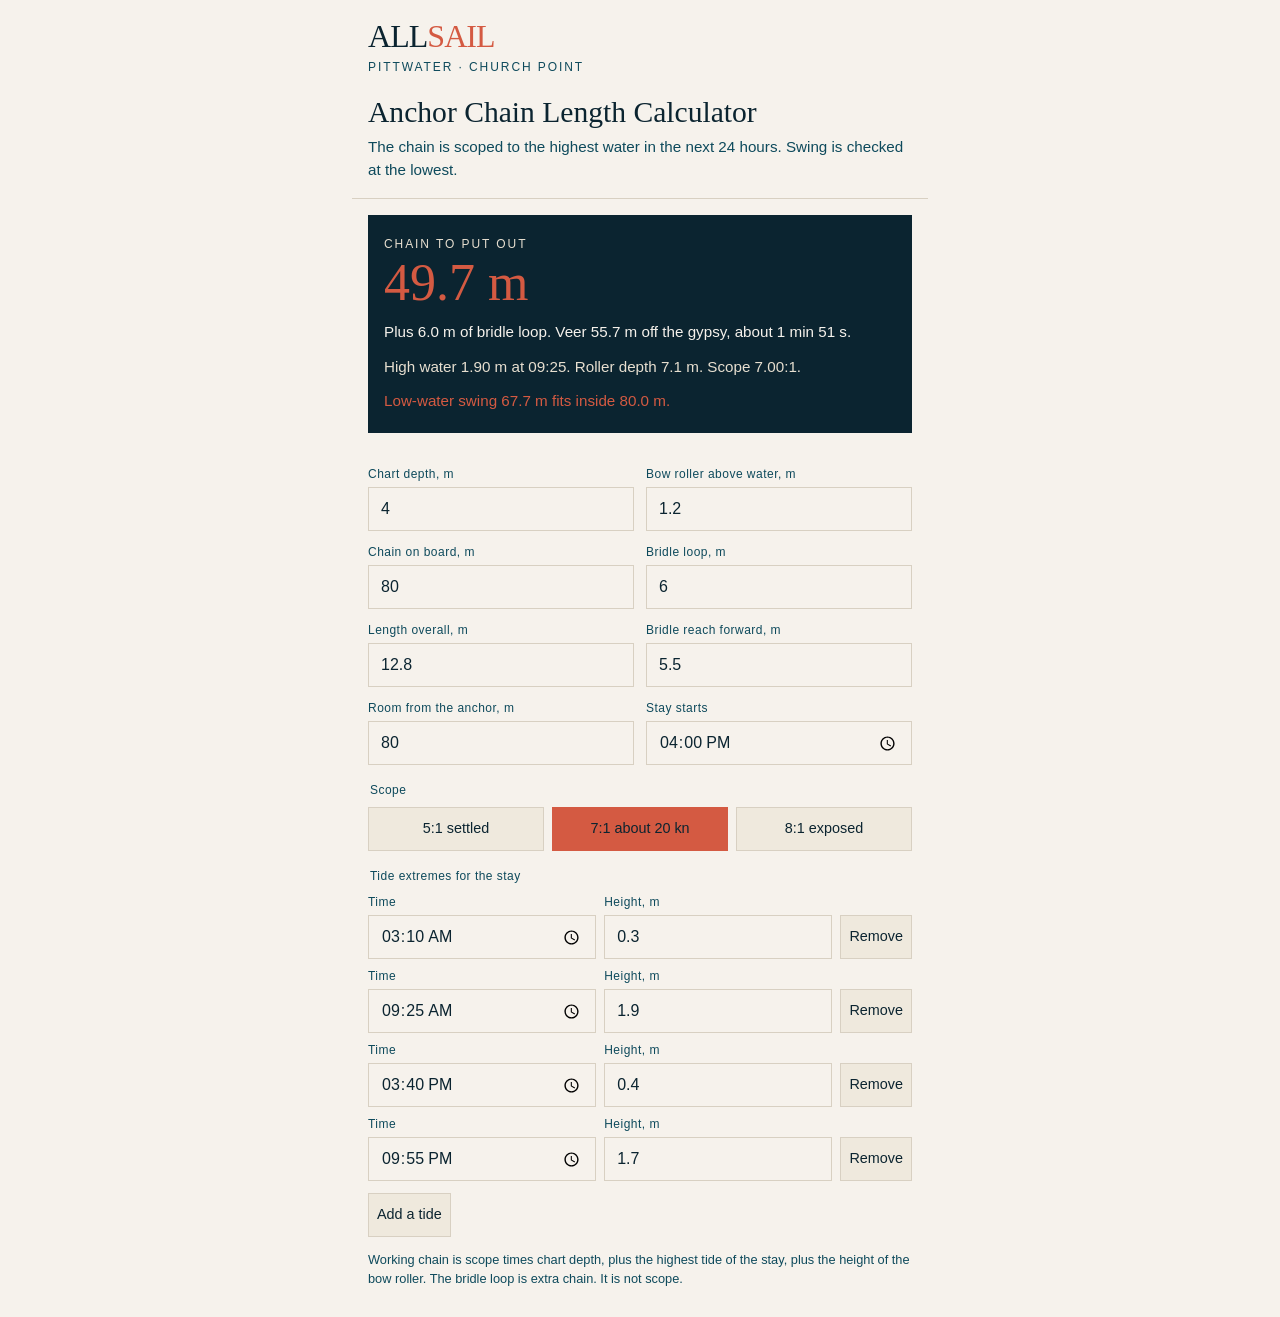
==== public/downloads/anchor-chain-length-calculator.html @ c1160c08 "Add the AllSail anchor chain length calculator. Includes the branded widget, the standalone HTML fil" ====
<!DOCTYPE html>
<html lang="en">
<head>
<meta charset="utf-8">
<meta name="viewport" content="width=device-width, initial-scale=1">
<title>Anchor Chain Length Calculator — AllSail</title>
<style>
  :root {
    --bg: #f6f2ec;
    --surface: #efe9dd;
    --fg: #0b2430;
    --muted: #0e4a5c;
    --line: #d8d0c2;
    --coral: #d45a42;
    --fail: #8c2f2f;
  }
  * { box-sizing: border-box; }
  body {
    margin: 0;
    background: var(--bg);
    color: var(--fg);
    font-family: Helvetica, Arial, sans-serif;
    line-height: 1.5;
  }
  main { max-width: 36rem; margin: 0 auto; }
  header { padding: 1.25rem 1rem 1rem; border-bottom: 1px solid var(--line); }
  .brand { margin: 0; font-family: "Times New Roman", Times, serif; font-size: 2rem; line-height: 1; letter-spacing: -0.03em; }
  .brand span { color: var(--coral); }
  .kicker { margin: 0.35rem 0 0; font-size: 0.75rem; letter-spacing: 0.16em; color: var(--muted); }
  h1 { margin: 1.25rem 0 0; font-family: "Times New Roman", Times, serif; font-weight: 400; font-size: 1.85rem; line-height: 1.1; }
  header p.lead { margin: 0.5rem 0 0; color: var(--muted); font-size: 0.95rem; }
  form, .out { padding: 1rem; }
  .result { background: var(--fg); color: var(--bg); padding: 1.25rem 1rem; }
  .result .label { margin: 0; font-size: 0.75rem; letter-spacing: 0.16em; color: #e7dfd0; }
  .result .metres { margin: 0.25rem 0 0; font-family: "Times New Roman", Times, serif; font-size: 3.25rem; line-height: 1; color: var(--coral); }
  .result p { margin: 0.75rem 0 0; font-size: 0.95rem; }
  .result .quiet { color: #e7dfd0; }
  .ok { color: var(--coral); }
  .bad { color: #f6f2ec; }
  .error { border: 1px solid var(--fail); color: var(--fail); padding: 1rem; font-size: 0.95rem; }
  .grid { display: grid; grid-template-columns: 1fr 1fr; gap: 0.75rem; }
  label { display: block; min-width: 0; }
  label span { display: block; margin-bottom: 0.25rem; font-size: 0.75rem; letter-spacing: 0.04em; color: var(--muted); }
  input {
    width: 100%;
    height: 2.75rem;
    border: 1px solid var(--line);
    background: var(--bg);
    color: var(--fg);
    padding: 0 0.75rem;
    font: inherit;
    font-size: 1rem;
  }
  fieldset { border: 0; margin: 1rem 0 0; padding: 0; }
  legend { margin-bottom: 0.5rem; font-size: 0.75rem; letter-spacing: 0.04em; color: var(--muted); }
  .scopes, .tide { display: grid; gap: 0.5rem; }
  .scopes { grid-template-columns: repeat(3, 1fr); }
  button {
    min-height: 2.75rem;
    border: 1px solid var(--line);
    background: var(--surface);
    color: var(--fg);
    font: inherit;
    font-size: 0.9rem;
    cursor: pointer;
    padding: 0.4rem 0.5rem;
  }
  button[aria-pressed="true"] { background: var(--coral); color: var(--fg); border-color: var(--coral); }
  .tide-row { display: grid; grid-template-columns: 1fr 1fr auto; gap: 0.5rem; align-items: end; }
  .note { color: var(--muted); font-size: 0.8rem; }
  @media (max-width: 520px) {
    .grid { grid-template-columns: 1fr; }
    .scopes { grid-template-columns: 1fr; }
  }
</style>
</head>
<body>
<main>
  <header>
    <p class="brand">ALL<span>SAIL</span></p>
    <p class="kicker">PITTWATER · CHURCH POINT</p>
    <h1>Anchor Chain Length Calculator</h1>
    <p class="lead">The chain is scoped to the highest water in the next 24 hours. Swing is checked at the lowest.</p>
  </header>
  <div class="out" id="out"></div>
  <form id="calc">
    <div class="grid">
      <label><span>Chart depth, m</span><input name="chartDepth" inputmode="decimal" value="4"></label>
      <label><span>Bow roller above water, m</span><input name="freeboard" inputmode="decimal" value="1.2"></label>
      <label><span>Chain on board, m</span><input name="chainOnBoard" inputmode="decimal" value="80"></label>
      <label><span>Bridle loop, m</span><input name="bridleLoop" inputmode="decimal" value="6"></label>
      <label><span>Length overall, m</span><input name="loa" inputmode="decimal" value="12.8"></label>
      <label><span>Bridle reach forward, m</span><input name="bridleForward" inputmode="decimal" value="5.5"></label>
      <label><span>Room from the anchor, m</span><input name="clearance" inputmode="decimal" value="80"></label>
      <label><span>Stay starts</span><input name="stayStart" type="time" value="16:00"></label>
    </div>
    <fieldset>
      <legend>Scope</legend>
      <div class="scopes" id="scopes">
        <button type="button" data-scope="5">5:1 settled</button>
        <button type="button" data-scope="7" aria-pressed="true">7:1 about 20 kn</button>
        <button type="button" data-scope="8">8:1 exposed</button>
      </div>
    </fieldset>
    <fieldset>
      <legend>Tide extremes for the stay</legend>
      <div class="tide" id="tides"></div>
      <button type="button" id="add" style="margin-top:0.75rem">Add a tide</button>
    </fieldset>
    <p class="note">Working chain is scope times chart depth, plus the highest tide of the stay, plus the height of the bow roller. The bridle loop is extra chain. It is not scope.</p>
  </form>
</main>
<script>
const DEFAULT_TIDES = [
  ["03:10", "0.3"],
  ["09:25", "1.9"],
  ["15:40", "0.4"],
  ["21:55", "1.7"]
];
const DRAFT = 1.22;
const KEEL = 0.5;
let scopeTarget = 7;
let tides = DEFAULT_TIDES.map((row) => row.slice());

function parseClock(value) {
  const match = /^(\d{1,2}):(\d{2})$/.exec(String(value).trim());
  if (!match) return null;
  const hour = Number(match[1]);
  const minute = Number(match[2]);
  if (hour > 23 || minute > 59) return null;
  return hour * 60 + minute;
}
function formatClock(minutes) {
  const wrapped = ((Math.round(minutes) % 1440) + 1440) % 1440;
  const hour = Math.floor(wrapped / 60);
  const minute = wrapped % 60;
  return String(hour).padStart(2, "0") + ":" + String(minute).padStart(2, "0");
}
function metres(value) {
  return value.toFixed(1) + " m";
}
function tideHeight(atMin, extremes) {
  const span = 1440;
  const points = [];
  for (const shift of [-span, 0, span, span * 2]) {
    for (const extreme of extremes) points.push({ min: extreme.min + shift, height: extreme.height });
  }
  points.sort((a, b) => a.min - b.min);
  let t = atMin;
  while (t < points[0].min) t += span;
  while (t > points[points.length - 1].min) t -= span;
  for (let i = 0; i < points.length - 1; i++) {
    const left = points[i];
    const right = points[i + 1];
    if (t >= left.min && t <= right.min) {
      const spanMin = right.min - left.min || 1;
      const u = (t - left.min) / spanMin;
      return left.height + (right.height - left.height) * (1 - Math.cos(Math.PI * u)) / 2;
    }
  }
  return points[points.length - 1].height;
}
function windowTide(startMin, extremes) {
  const end = startMin + 1440;
  let maxH = tideHeight(startMin, extremes);
  let minH = maxH;
  let maxAt = startMin;
  let minAt = startMin;
  const consider = (t) => {
    const height = tideHeight(t, extremes);
    if (height > maxH) { maxH = height; maxAt = t; }
    if (height < minH) { minH = height; minAt = t; }
  };
  consider(end);
  for (const extreme of extremes) {
    for (const shift of [-1440, 0, 1440, 2880]) {
      const t = extreme.min + shift;
      if (t >= startMin && t <= end) consider(t);
    }
  }
  return { maxH, minH, maxAt, minAt };
}
function readNumber(form, name) {
  const value = Number(form.elements[name].value);
  return Number.isFinite(value) ? value : NaN;
}
function paintTides() {
  const box = document.getElementById("tides");
  box.innerHTML = "";
  tides.forEach((row, index) => {
    const wrap = document.createElement("div");
    wrap.className = "tide-row";
    wrap.innerHTML =
      '<label><span>Time</span><input type="time" data-i="' + index + '" data-k="time" value="' + row[0] + '"></label>' +
      '<label><span>Height, m</span><input inputmode="decimal" data-i="' + index + '" data-k="height" value="' + row[1] + '"></label>';
    const remove = document.createElement("button");
    remove.type = "button";
    remove.textContent = "Remove";
    remove.disabled = tides.length <= 2;
    remove.addEventListener("click", () => {
      tides.splice(index, 1);
      paintTides();
      render();
    });
    wrap.appendChild(remove);
    box.appendChild(wrap);
  });
  box.querySelectorAll("input").forEach((input) => {
    input.addEventListener("input", () => {
      tides[Number(input.dataset.i)][input.dataset.k === "time" ? 0 : 1] = input.value;
      render();
    });
  });
}
function render() {
  const form = document.getElementById("calc");
  const out = document.getElementById("out");
  const errors = [];
  const chartDepth = readNumber(form, "chartDepth");
  const freeboard = readNumber(form, "freeboard");
  const chainOnBoard = readNumber(form, "chainOnBoard");
  const bridleLoop = readNumber(form, "bridleLoop");
  const loa = readNumber(form, "loa");
  const bridleForward = readNumber(form, "bridleForward");
  const clearance = readNumber(form, "clearance");
  const start = parseClock(form.elements.stayStart.value);
  if (!(chartDepth > 0)) errors.push("Chart depth must be greater than zero.");
  if (!(freeboard >= 0)) errors.push("Bow-roller height cannot be negative.");
  if (!(chainOnBoard > 0)) errors.push("Chain on board must be greater than zero.");
  if (!(bridleLoop >= 0)) errors.push("Bridle loop cannot be negative.");
  if (!(loa > 0)) errors.push("Length overall must be greater than zero.");
  if (!(bridleForward >= 0)) errors.push("Bridle reach cannot be negative.");
  if (!(clearance > 0)) errors.push("Room from the anchor must be greater than zero.");
  if (scopeTarget < 4) errors.push("Scope target must be at least 4:1.");
  if (start === null) errors.push("Stay start must be a time like 16:00.");
  const extremes = [];
  const seen = new Set();
  tides.forEach((row) => {
    const min = parseClock(row[0]);
    const height = Number(row[1]);
    if (min === null) errors.push("Tide time “" + (row[0] || "blank") + "” is not HH:MM.");
    else if (seen.has(min)) errors.push("Two tides share " + row[0] + ".");
    else seen.add(min);
    if (!Number.isFinite(height)) errors.push("A tide height is not a number.");
    if (min !== null && Number.isFinite(height)) extremes.push({ min, height });
  });
  if (extremes.length < 2) errors.push("Enter at least two tide extremes.");
  if (errors.length) {
    out.innerHTML = '<div class="error">' + errors.map((error) => "<p>" + error + "</p>").join("") + "</div>";
    return;
  }
  const marks = windowTide(start, extremes);
  const verticalAt = (tide) => chartDepth + tide + freeboard;
  const dHigh = verticalAt(marks.maxH);
  const dLow = verticalAt(marks.minH);
  if (dHigh <= 0 || dLow <= 0) {
    out.innerHTML = '<div class="error"><p>Roller-to-seabed is not positive. Check chart depth, tide, and freeboard.</p></div>';
    return;
  }
  const workingRode = scopeTarget * dHigh;
  const horizontal = Math.sqrt(Math.max(0, workingRode * workingRode - dLow * dLow));
  const swing = horizontal + bridleForward + loa;
  const totalVeer = workingRode + bridleLoop;
  const underKeel = chartDepth + marks.minH - DRAFT;
  const reasons = [];
  if (totalVeer > chainOnBoard + 0.05) reasons.push("The gypsy must veer " + metres(totalVeer) + " and only " + metres(chainOnBoard) + " is on board.");
  if (swing > clearance + 0.05) reasons.push("Low-water swing radius is " + metres(swing) + " and the nearest hazard is " + metres(clearance) + " from the anchor.");
  if (underKeel < KEEL) reasons.push("Low water leaves " + metres(underKeel) + " under the keel. Keep at least " + metres(KEEL) + ".");
  const cleared = reasons.length === 0;
  const seconds = Math.round(totalVeer * 2);
  const windlass = Math.floor(seconds / 60) + " min " + String(seconds % 60).padStart(2, "0") + " s";
  out.innerHTML =
    '<div class="result">' +
    '<p class="label">CHAIN TO PUT OUT</p>' +
    '<p class="metres">' + metres(workingRode) + "</p>" +
    "<p>Plus " + metres(bridleLoop) + " of bridle loop. Veer " + metres(totalVeer) + " off the gypsy, about " + windlass + ".</p>" +
    '<p class="quiet">High water ' + marks.maxH.toFixed(2) + " m at " + formatClock(marks.maxAt) +
    ". Roller depth " + metres(dHigh) + ". Scope " + (workingRode / dHigh).toFixed(2) + ":1.</p>" +
    '<p class="' + (cleared ? "ok" : "bad") + '">' +
    (cleared ? "Low-water swing " + metres(swing) + " fits inside " + metres(clearance) + "." : reasons[0]) +
    "</p></div>";
}
document.getElementById("scopes").addEventListener("click", (event) => {
  const button = event.target.closest("button");
  if (!button) return;
  scopeTarget = Number(button.dataset.scope);
  document.querySelectorAll("#scopes button").forEach((item) => {
    item.setAttribute("aria-pressed", item === button ? "true" : "false");
  });
  render();
});
document.getElementById("add").addEventListener("click", () => {
  tides.push(["12:00", "1"]);
  paintTides();
  render();
});
document.getElementById("calc").addEventListener("input", (event) => {
  if (event.target.closest("#tides")) return;
  render();
});
paintTides();
render();
</script>
</body>
</html>
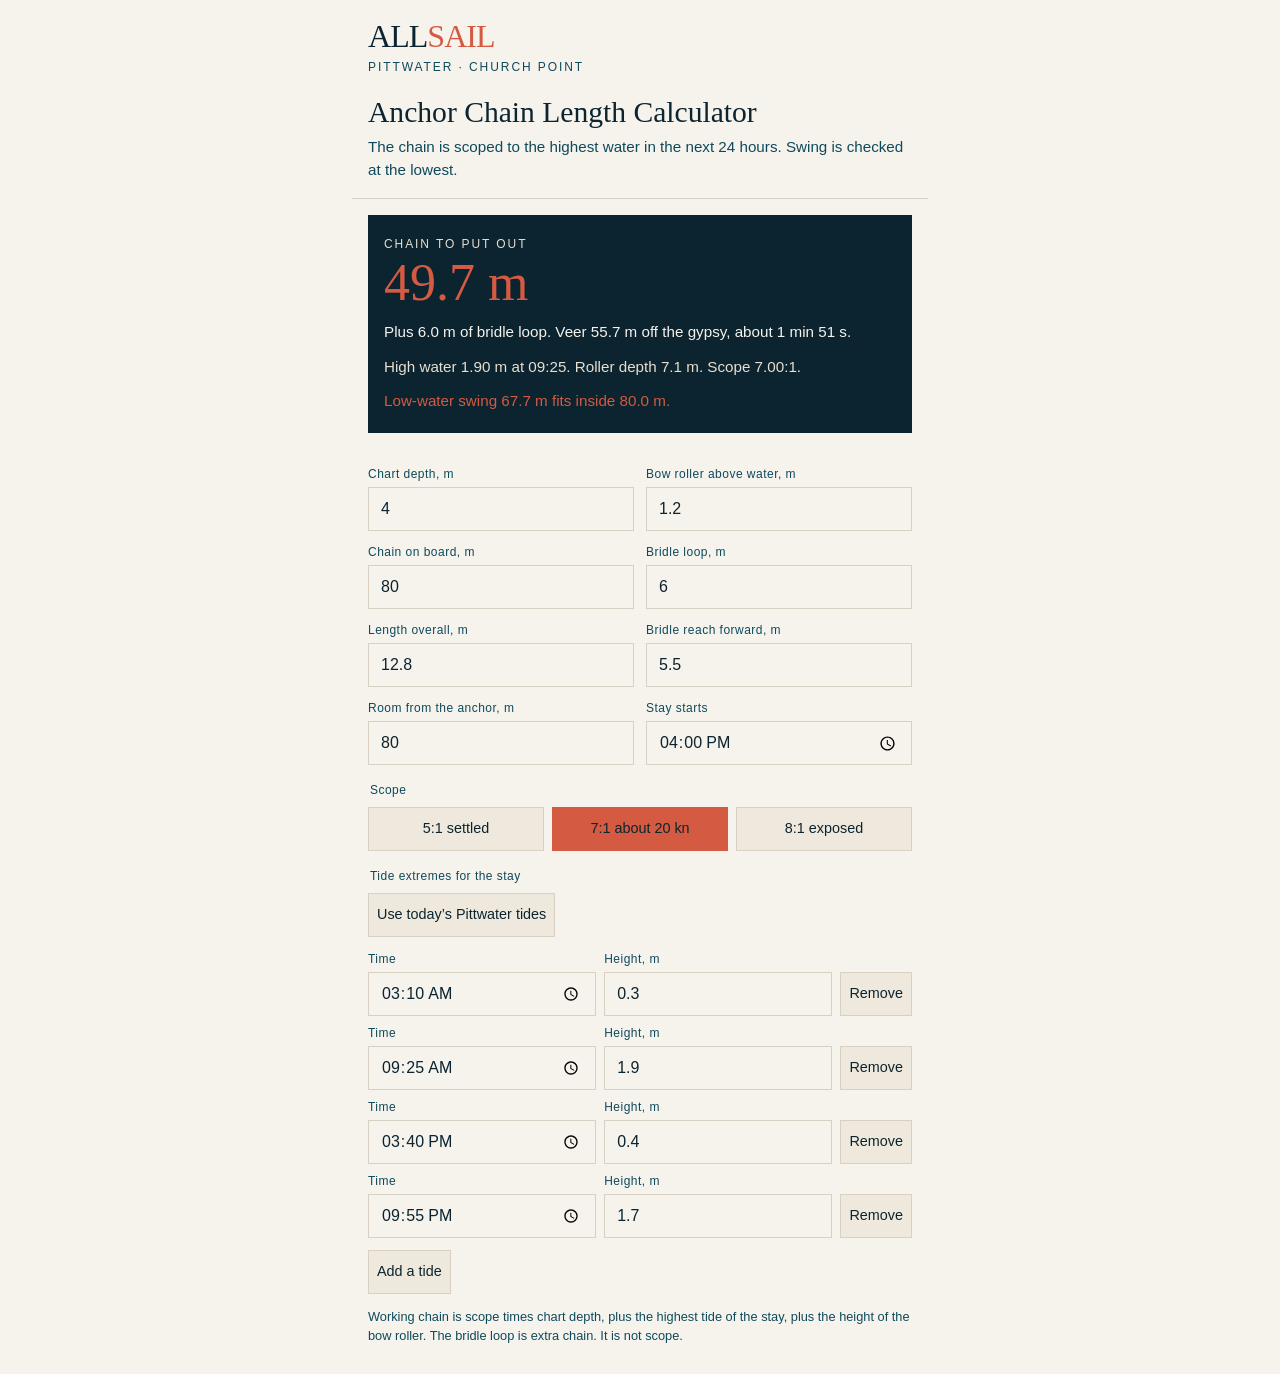
==== commit 0ae178ee: "Add a WillyWeather button for today’s Pittwater tides. The calculator fills its high and low rows fr" ====
--- a/public/downloads/anchor-chain-length-calculator.html
+++ b/public/downloads/anchor-chain-length-calculator.html
@@ -104,6 +104,8 @@
     </fieldset>
     <fieldset>
       <legend>Tide extremes for the stay</legend>
+      <button type="button" id="willy">Use today’s Pittwater tides</button>
+      <p class="note" id="willy-note"></p>
       <div class="tide" id="tides"></div>
       <button type="button" id="add" style="margin-top:0.75rem">Add a tide</button>
     </fieldset>
@@ -289,6 +291,28 @@
   });
   render();
 });
+document.getElementById("willy").addEventListener("click", async () => {
+  const note = document.getElementById("willy-note");
+  const button = document.getElementById("willy");
+  button.disabled = true;
+  note.textContent = "Loading Pittwater tides";
+  try {
+    const response = await fetch("/api/tides");
+    const result = await response.json();
+    if (!result.ok) {
+      note.textContent = result.error || "WillyWeather did not return a tide chart.";
+      return;
+    }
+    tides = result.extremes.map((point) => [point.time, String(point.height)]);
+    paintTides();
+    render();
+    note.textContent = "WillyWeather · " + result.location;
+  } catch {
+    note.textContent = "Open this page on the AllSail site to load WillyWeather. A saved file cannot reach the feed.";
+  } finally {
+    button.disabled = false;
+  }
+});
 document.getElementById("add").addEventListener("click", () => {
   tides.push(["12:00", "1"]);
   paintTides();
